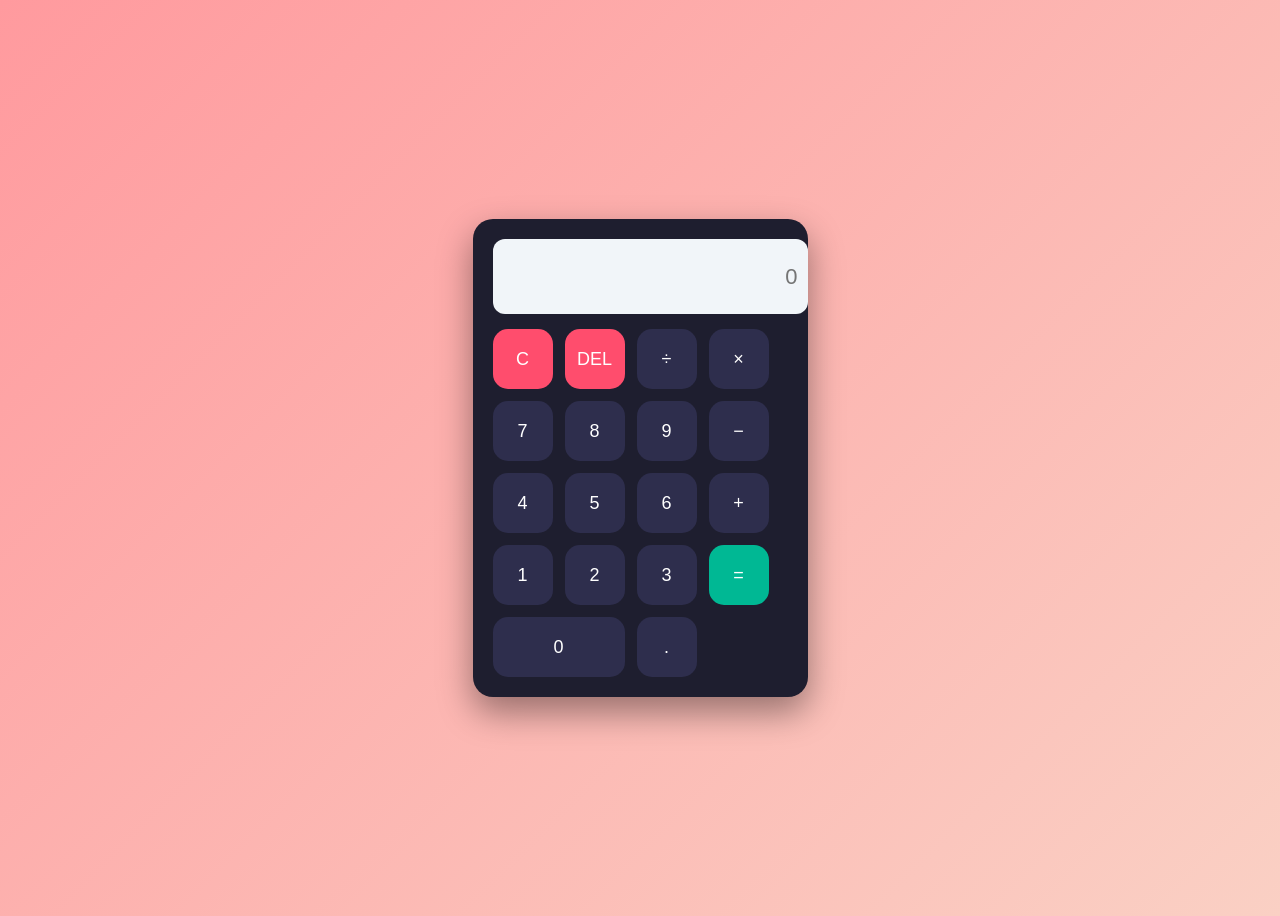
==== index.html @ 690a0018 "Rename INDEX.html to index.html" ====
<!DOCTYPE html>
<html lang="en">
<head>
    <meta charset="UTF-8">
    <meta name="viewport" content="width=device-width, initial-scale=1.0">
    <title>Beautiful Calculator</title>
    <link rel="stylesheet" href="style.css">
</head>
<body>

<div class="calculator">
    <input type="text" id="display" placeholder="0" disabled>

    <div class="buttons">
        <button onclick="clearDisplay()">C</button>
        <button onclick="deleteLast()">DEL</button>
        <button onclick="appendValue('/')">÷</button>
        <button onclick="appendValue('*')">×</button>

        <button onclick="appendValue('7')">7</button>
        <button onclick="appendValue('8')">8</button>
        <button onclick="appendValue('9')">9</button>
        <button onclick="appendValue('-')">−</button>

        <button onclick="appendValue('4')">4</button>
        <button onclick="appendValue('5')">5</button>
        <button onclick="appendValue('6')">6</button>
        <button onclick="appendValue('+')">+</button>

        <button onclick="appendValue('1')">1</button>
        <button onclick="appendValue('2')">2</button>
        <button onclick="appendValue('3')">3</button>
        <button onclick="calculate()">=</button>

        <button onclick="appendValue('0')" class="zero">0</button>
        <button onclick="appendValue('.')">.</button>
    </div>
</div>

<script src="script.js"></script>

</body>
</html>
---- style.css ----
body {
  display: flex;
  justify-content: center;
  align-items: center;
  height: 100vh;
  background: linear-gradient(135deg, #ff9a9e, #fad0c4);
  font-family: Arial, sans-serif;
}

.calculator {
  background: #1e1e2f;
  padding: 20px;
  border-radius: 20px;
  box-shadow: 0 15px 35px rgba(0,0,0,0.4);
}

/* Display */
#display {
  width: 100%;
  height: 55px;
  margin-bottom: 15px;
  font-size: 22px;
  padding: 10px;
  border: none;
  border-radius: 12px;
  text-align: right;
  background: #f1f5f9;
}

/* Buttons grid */
.buttons {
  display: grid;
  grid-template-columns: repeat(4, 60px);
  gap: 12px;
}

/* Normal buttons */
button {
  height: 60px;
  font-size: 18px;
  border: none;
  border-radius: 15px;
  cursor: pointer;
  background: #2e2e4d;
  color: white;
  transition: 0.25s;
}

/* Hover effect */
button:hover {
  transform: translateY(-3px);
  background: #6366f1;
}

/* Click effect */
button:active {
  transform: scale(0.95);
}

/* Special buttons (C & DEL) */
button:nth-child(1),
button:nth-child(2) {
  background: #ff4d6d;
}

button:nth-child(1):hover,
button:nth-child(2):hover {
  background: #e63946;
}

/* Equal button */
button:nth-child(16) {
  background: #00b894;
}

button:nth-child(16):hover {
  background: #019875;
}

/* Zero button */
.zero {
  grid-column: span 2;
}
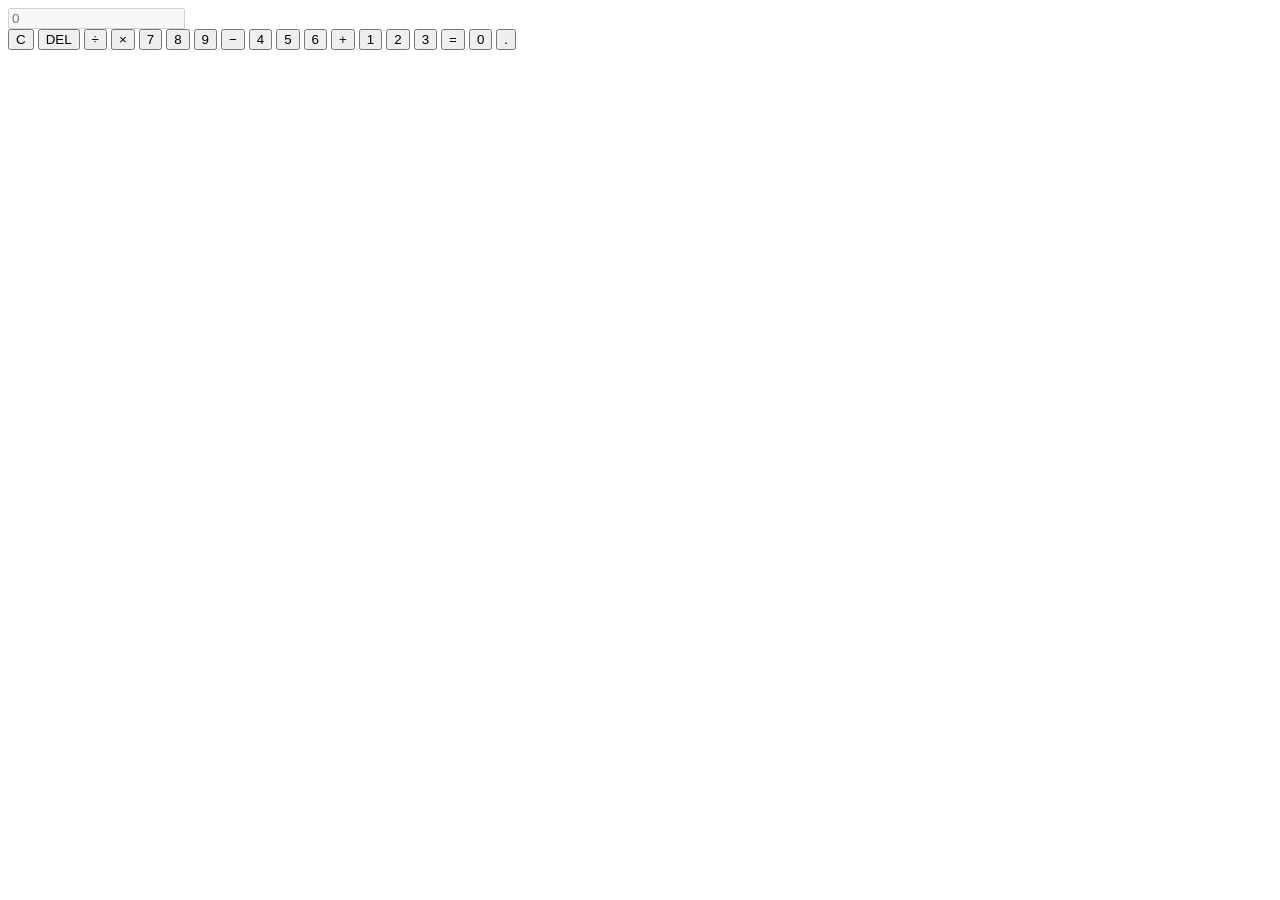
==== commit b4794a0d: "Rename task1/index.html to index.html" ====
--- a/index.html
+++ b/index.html
@@ -1,43 +1,43 @@
-<!DOCTYPE html>
-<html lang="en">
-<head>
-    <meta charset="UTF-8">
-    <meta name="viewport" content="width=device-width, initial-scale=1.0">
-    <title>Beautiful Calculator</title>
-    <link rel="stylesheet" href="style.css">
-</head>
-<body>
-
-<div class="calculator">
-    <input type="text" id="display" placeholder="0" disabled>
-
-    <div class="buttons">
-        <button onclick="clearDisplay()">C</button>
-        <button onclick="deleteLast()">DEL</button>
-        <button onclick="appendValue('/')">÷</button>
-        <button onclick="appendValue('*')">×</button>
-
-        <button onclick="appendValue('7')">7</button>
-        <button onclick="appendValue('8')">8</button>
-        <button onclick="appendValue('9')">9</button>
-        <button onclick="appendValue('-')">−</button>
-
-        <button onclick="appendValue('4')">4</button>
-        <button onclick="appendValue('5')">5</button>
-        <button onclick="appendValue('6')">6</button>
-        <button onclick="appendValue('+')">+</button>
-
-        <button onclick="appendValue('1')">1</button>
-        <button onclick="appendValue('2')">2</button>
-        <button onclick="appendValue('3')">3</button>
-        <button onclick="calculate()">=</button>
-
-        <button onclick="appendValue('0')" class="zero">0</button>
-        <button onclick="appendValue('.')">.</button>
-    </div>
-</div>
-
-<script src="script.js"></script>
-
-</body>
-</html>
+<!DOCTYPE html>
+<html lang="en">
+<head>
+    <meta charset="UTF-8">
+    <meta name="viewport" content="width=device-width, initial-scale=1.0">
+    <title>Beautiful Calculator</title>
+    <link rel="stylesheet" href="style.css">
+</head>
+<body>
+
+<div class="calculator">
+    <input type="text" id="display" placeholder="0" disabled>
+
+    <div class="buttons">
+        <button onclick="clearDisplay()">C</button>
+        <button onclick="deleteLast()">DEL</button>
+        <button onclick="appendValue('/')">÷</button>
+        <button onclick="appendValue('*')">×</button>
+
+        <button onclick="appendValue('7')">7</button>
+        <button onclick="appendValue('8')">8</button>
+        <button onclick="appendValue('9')">9</button>
+        <button onclick="appendValue('-')">−</button>
+
+        <button onclick="appendValue('4')">4</button>
+        <button onclick="appendValue('5')">5</button>
+        <button onclick="appendValue('6')">6</button>
+        <button onclick="appendValue('+')">+</button>
+
+        <button onclick="appendValue('1')">1</button>
+        <button onclick="appendValue('2')">2</button>
+        <button onclick="appendValue('3')">3</button>
+        <button onclick="calculate()">=</button>
+
+        <button onclick="appendValue('0')" class="zero">0</button>
+        <button onclick="appendValue('.')">.</button>
+    </div>
+</div>
+
+<script src="script.js"></script>
+
+</body>
+</html>
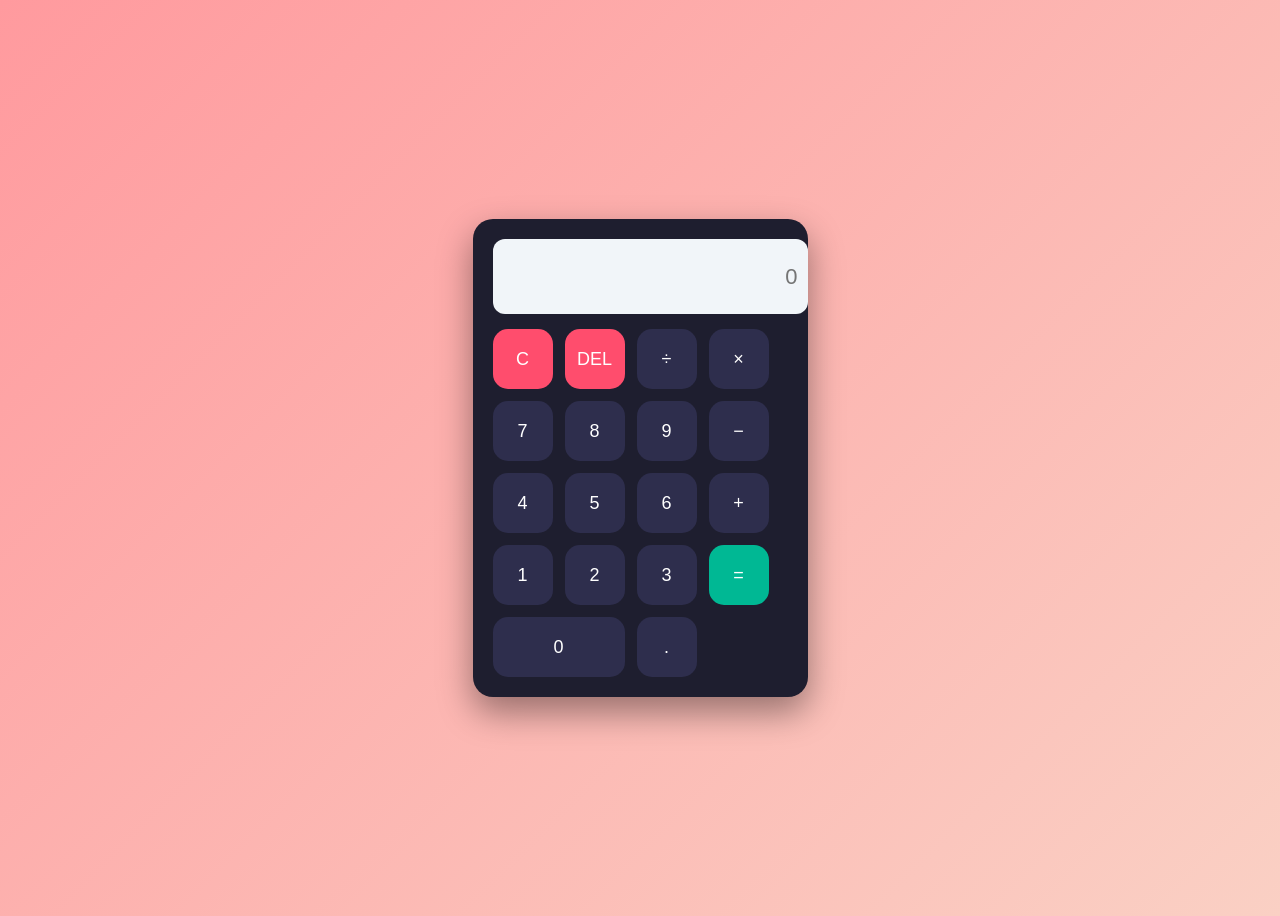
==== commit eacf8e09: "Update index.html" ====
--- a/index.html
+++ b/index.html
@@ -4,7 +4,8 @@
     <meta charset="UTF-8">
     <meta name="viewport" content="width=device-width, initial-scale=1.0">
     <title>Beautiful Calculator</title>
-    <link rel="stylesheet" href="style.css">
+    <link rel="stylesheet" href="task1/style.css">
+    <script src="task1/script.js"></script>
 </head>
 <body>
 
--- a/task1/style.css
+++ b/task1/style.css
@@ -0,0 +1,83 @@
+body {
+  display: flex;
+  justify-content: center;
+  align-items: center;
+  height: 100vh;
+  background: linear-gradient(135deg, #ff9a9e, #fad0c4);
+  font-family: Arial, sans-serif;
+}
+
+.calculator {
+  background: #1e1e2f;
+  padding: 20px;
+  border-radius: 20px;
+  box-shadow: 0 15px 35px rgba(0,0,0,0.4);
+}
+
+/* Display */
+#display {
+  width: 100%;
+  height: 55px;
+  margin-bottom: 15px;
+  font-size: 22px;
+  padding: 10px;
+  border: none;
+  border-radius: 12px;
+  text-align: right;
+  background: #f1f5f9;
+}
+
+/* Buttons grid */
+.buttons {
+  display: grid;
+  grid-template-columns: repeat(4, 60px);
+  gap: 12px;
+}
+
+/* Normal buttons */
+button {
+  height: 60px;
+  font-size: 18px;
+  border: none;
+  border-radius: 15px;
+  cursor: pointer;
+  background: #2e2e4d;
+  color: white;
+  transition: 0.25s;
+}
+
+/* Hover effect */
+button:hover {
+  transform: translateY(-3px);
+  background: #6366f1;
+}
+
+/* Click effect */
+button:active {
+  transform: scale(0.95);
+}
+
+/* Special buttons (C & DEL) */
+button:nth-child(1),
+button:nth-child(2) {
+  background: #ff4d6d;
+}
+
+button:nth-child(1):hover,
+button:nth-child(2):hover {
+  background: #e63946;
+}
+
+/* Equal button */
+button:nth-child(16) {
+  background: #00b894;
+}
+
+button:nth-child(16):hover {
+  background: #019875;
+}
+
+/* Zero button */
+.zero {
+  grid-column: span 2;
+}
